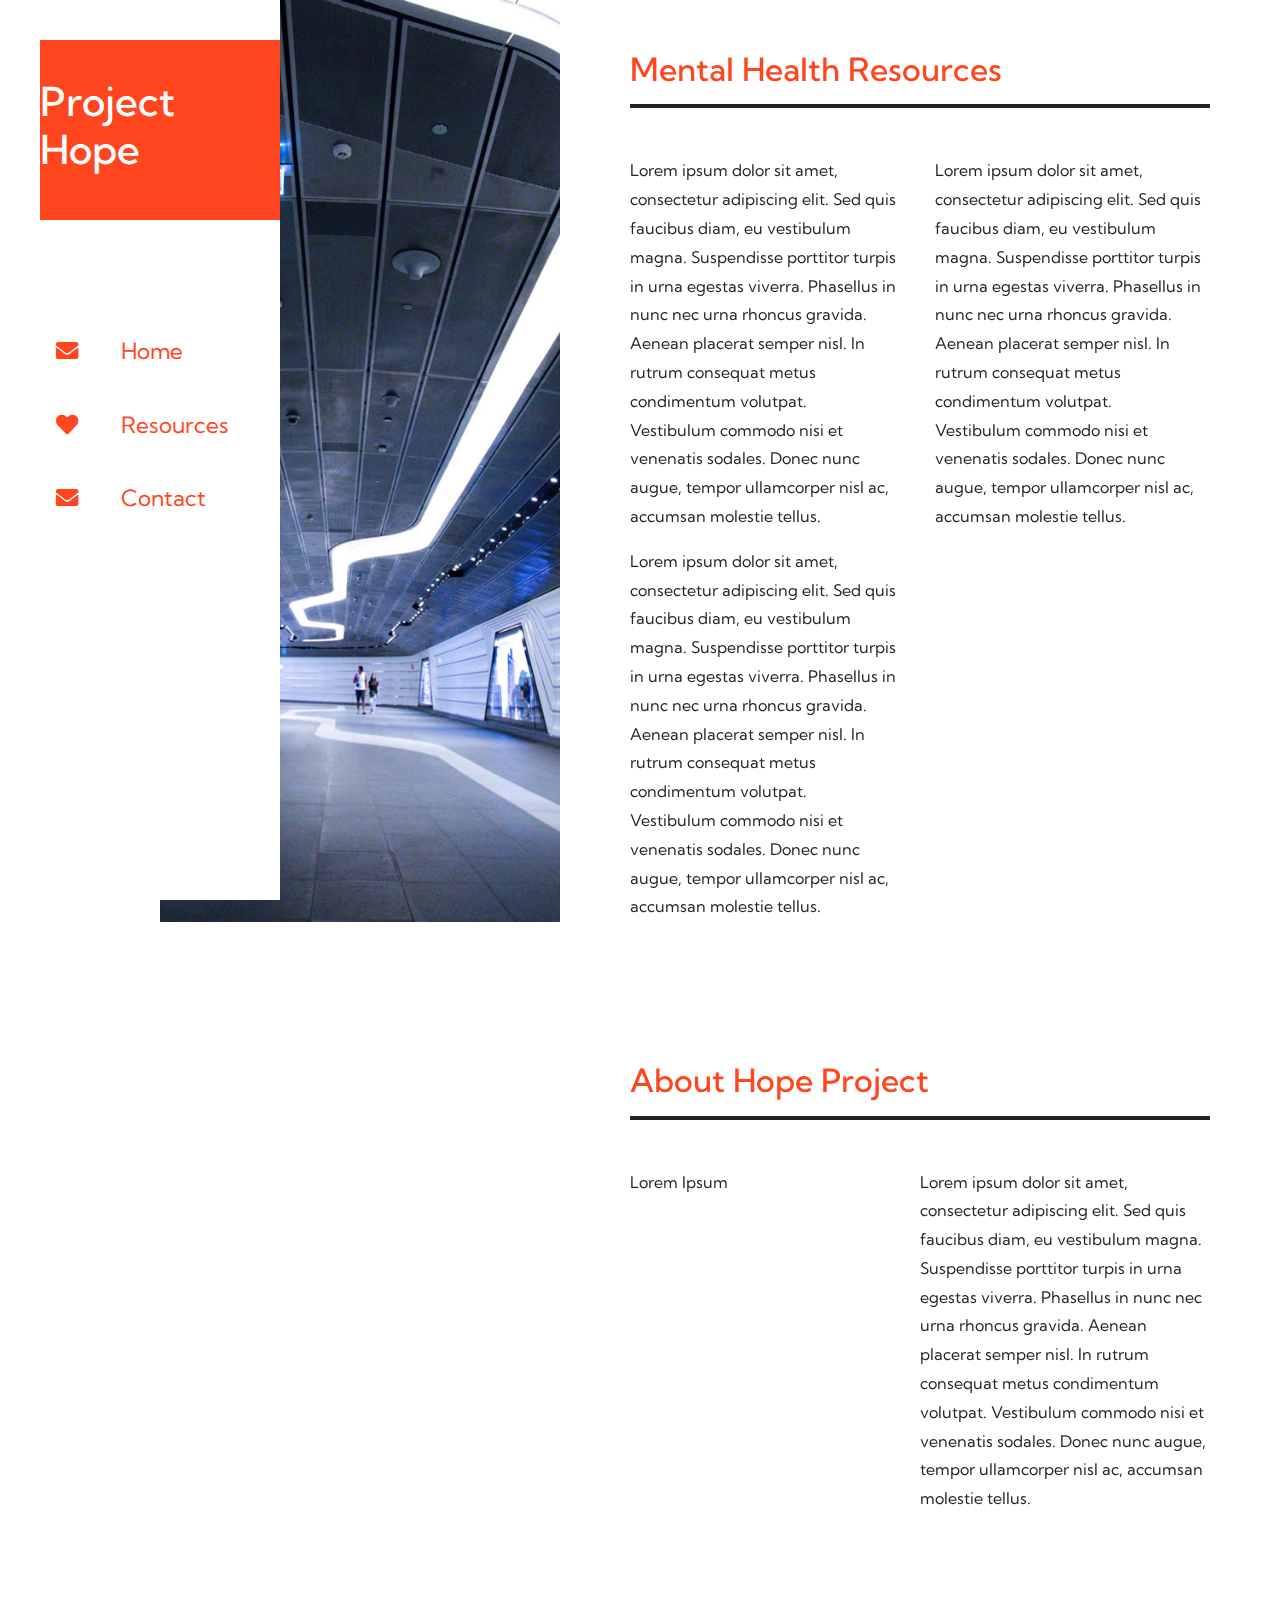
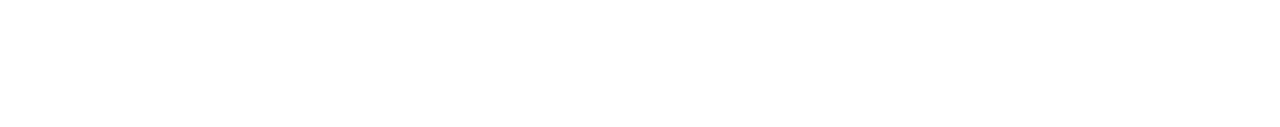
==== resources.html @ 6c22ed10 "Added Resources" ====
<!DOCTYPE html>
<html lang="en">
<head>
    <meta charset="UTF-8">
    <meta name="viewport" content="width=device-width, initial-scale=1.0">
    <title>Project Hope</title>
    <link href="https://fonts.googleapis.com/css2?family=Kumbh+Sans&display=swap" rel="stylesheet"> <!-- https://fonts.google.com/specimen/Kumbh+Sans -->
    <link rel="stylesheet" href="fontawesome/css/all.min.css">  <!-- https://fontawesome.com/-->  
    <link rel="stylesheet" href="css/magnific-popup.css">       <!-- https://dimsemenov.com/plugins/magnific-popup/ -->
    <link rel="stylesheet" href="css/bootstrap.min.css">        <!-- https://getbootstrap.com/ -->
    <link rel="stylesheet" href="slick/slick.min.css">          <!-- https://kenwheeler.github.io/slick/ -->
    <link rel="stylesheet" href="slick/slick-theme.css">
    <link rel="stylesheet" href="css/templatemo-upright.css">
<!--
    
TemplateMo 555 Upright

https://templatemo.com/tm-555-upright

-->
</head>
<body>    
    <div class="container-fluid">
        <div class="row">
            <!-- Leftside bar -->
            <div id="tm-sidebar" class="tm-sidebar"> 
                <nav class="tm-nav">
                    <button class="navbar-toggler" type="button" aria-label="Toggle navigation">
                        <i class="fas fa-bars"></i>
                    </button>
                    <div>
                        <div class="tm-brand-box">
                            <h1 class="tm-brand">Project Hope</h1>
                        </div>                
                        <ul id="tm-main-nav">
                            <li class="nav-item">
                                <a href="/index.html" class="nav-link external" target="_parent" rel="sponsored">
                                    <i class="fas fa-envelope nav-icon"></i>
                                    Home
                                </a>
                            </li>
                            <li class="nav-item">
                                <a href="/resources.html" class="nav-link external" target="_parent" rel="sponsored">
                                    <i class="fas fa-heart nav-icon"></i>
                                    Resources
                                </a>
                            </li>
                            <li class="nav-item">
                                <a href="/contact.html" class="nav-link external" target="_parent" rel="sponsored">

                                    <i class="fas fa-envelope nav-icon"></i>
                                    Contact
                                </a>
                            </li>
                        </ul>
                    </div>
                </nav>
            </div>
            
            <div class="tm-main">
                <!-- Home section -->
                <div class="tm-section-wrap">
                    <div class="tm-parallax" data-parallax="scroll" data-image-src="img/img-01.jpg"></div>                   
                    <section id="home" class="tm-section">
                        <h2 class="tm-text-primary">Mental Health Resources</h2>
                        <hr class="mb-5">
                        <div class="row">
                            <div class="col-lg-6 tm-col-home mb-4">
                                <div class="tm-text-container">                               
                                    <p>
                                        Lorem ipsum dolor sit amet, consectetur adipiscing elit. Sed quis faucibus diam, 
                                        eu vestibulum magna. Suspendisse porttitor 
                                        turpis in urna egestas viverra. Phasellus in nunc nec urna rhoncus gravida. 
                                        Aenean placerat semper nisl. In rutrum consequat metus condimentum volutpat. 
                                        Vestibulum commodo nisi et venenatis sodales. 
                                        Donec nunc augue, tempor ullamcorper nisl ac, accumsan molestie tellus.
                                    </p>
                                    <p>
                                        Lorem ipsum dolor sit amet, consectetur adipiscing elit. Sed quis faucibus diam, eu vestibulum magna.
                                        Suspendisse porttitor turpis in urna egestas viverra. Phasellus in nunc nec urna rhoncus gravida. 
                                        Aenean placerat semper nisl. In rutrum consequat metus condimentum volutpat.
                                         Vestibulum commodo nisi et venenatis sodales. 
                                         Donec nunc augue, tempor ullamcorper nisl ac, accumsan molestie tellus.
                                    </p>
                                </div>                                
                            </div>
                            <div class="col-lg-6 tm-col-home mb-4">
                                <div class="tm-text-container">                                
                                    <p>
                                        Lorem ipsum dolor sit amet, consectetur adipiscing elit. Sed quis faucibus diam, eu vestibulum magna.
                                         Suspendisse porttitor turpis in urna egestas viverra. Phasellus in nunc nec urna rhoncus gravida.
                                          Aenean placerat semper nisl. In rutrum consequat metus condimentum volutpat.
                                         Vestibulum commodo nisi et venenatis sodales. 
                                         Donec nunc augue, tempor ullamcorper nisl ac, accumsan molestie tellus.
                                    </p>                                  
                                </div>
                            </div>
                    </section>
                </div>
                <!-- About section -->
                <div class="tm-section-wrap">
                    <div class="tm-parallax" data-parallax="scroll" data-image-src="img/img-03.jpg"></div>
                    <section id="about" class="tm-section">
                        <h2 class="tm-text-primary">About Hope Project</h2>
                        <hr class="mb-5">
                        
                        <div class="row tm-row-about">
                            <div class="tm-col-about tm-col-about-l">
                                <p class="mb-4">
                            Lorem Ipsum 
                            </div>
                            <div class="tm-col-about tm-col-about-r">
                                <p>
                                    Lorem ipsum dolor sit amet, consectetur adipiscing elit. Sed quis faucibus diam, eu vestibulum magna. 
                                    Suspendisse porttitor turpis in urna egestas viverra. Phasellus in nunc nec urna rhoncus gravida. 
                                    Aenean placerat semper nisl. In rutrum consequat metus condimentum volutpat. 
                                    Vestibulum commodo nisi et venenatis sodales. Donec nunc augue, tempor ullamcorper nisl ac, accumsan molestie tellus.
                                </p>
                            </div>
                        </div>
                        <div class="mt-5">
                           
                        </div>
                    </section>
                </div>
 
            </div> <!-- .tm-main -->                      
        </div> <!-- .row -->
    </div> <!-- .container-fluid -->
    <script src="js/jquery-3.4.1.min.js"></script>          <!-- https://jquery.com/ -->
    <script src="js/jquery.singlePageNav.min.js"></script>  <!-- https://github.com/ChrisWojcik/single-page-nav -->
    <script src="js/parallax/parallax.min.js"></script>     <!-- https://pixelcog.github.io/parallax.js/ -->
    <script src="js/imagesloaded.pkgd.min.js"></script>     <!-- https://imagesloaded.desandro.com/ -->
    <script src="js/isotope.pkgd.min.js"></script>          <!-- https://isotope.metafizzy.co/ -->
    <script src="js/jquery.magnific-popup.min.js"></script> <!-- https://dimsemenov.com/plugins/magnific-popup/ -->
    <script src="slick/slick.min.js"></script>              <!-- https://kenwheeler.github.io/slick/ -->
    <script src="js/templatemo-script.js"></script>
</body>
</html>
---- css/templatemo-upright.css ----
/*
	
TemplateMo 555 Upright

https://templatemo.com/tm-555-upright


	Color Codes
	=============
	Primary blue: #006699
	Gray text: #666666
	Light gray nav button bg: #F2F2F2;

	Credit
	=========
	https://tympanus.net/Development/HoverEffectIdeas/
	
*/

html, body { overflow-x: hidden; }
body { font-family: 'Kumbh Sans', sans-serif; }
div, a, p { color: #242424; }
p, address { line-height: 1.8; }
a {	transition: all 0.3s ease; }
a:hover {
	color: #ff461e;
	text-decoration: none;
}

.container-fluid { margin-left: 0; }

.btn-primary {
	padding: 12px 50px;
    border-radius: 0;
    background: #ff461e;
    font-size: 1.2rem;
    border: 0;
}

.btn-primary:hover { background: #721400; }
.tm-text-primary { color: #ff461e; }
.tm-text-secondary { color: #ff5c39; }
hr { border-top: 4px solid #242424; }

.tm-hr-short {
	border-top: 1px solid #ff461e;
	width: 238px;
	margin-left: auto;
	margin-right: auto;
}

/* Layout */

.tm-main { width: 100%; }

.tm-row-home { 
	padding-left: 15px;
	padding-right: 15px;
}

.tm-mt-100 { margin-top: 100px; }

.tm-sidebar {
	background-color: #fff;
	position: fixed;
	top: 0;
	bottom: 0;
	left: 0;
	z-index: 1000;
	padding-left: 40px;
	padding-top: 40px;
	width: 280px;
}

.tm-section-wrap {
	width: calc(100% - 750px);
	margin-left: 750px;
	margin-right: 0;
	position: relative;
}

.tm-section { padding: 50px 70px 50px 0; }

#gallery,
#about,
#contact {
	padding-bottom: 150px;
}

.tm-parallax {
	width: 400px;	
	min-height: 100%;
	height: auto;
	background: transparent;
	position: absolute;
    width: 400px;
    left: -470px;
    top: 0;
}

/* Hide scrollbar */
.tm-sidebar {
	overflow-y: scroll;
	scrollbar-width: none; /* Firefox */
	-ms-overflow-style: none; /* IE 10+ */
}
.tm-sidebar::-webkit-scrollbar {
	/* WebKit */
	width: 0;
	height: 0;
}

.tm-sidebar-sticky {
	display: flex;
	flex-direction: column;
	align-items: center;
	justify-content: center;
}

.tm-nav {
	display: flex;
    flex-direction: column;
    justify-content: space-between;
    height: 100%;
}

.navbar-toggler { display: none; }

.tm-brand-box {
	width: 240px;
    height: 180px;
    background: #ff461e;
    color: white;
    display: flex;
    align-items: center;
	justify-content: center;
	margin-bottom: 100px;
}

#tm-main-nav {
	padding: 0;
	margin: 0;
}

.nav-item {
	list-style: none;
	margin-top: 10px;
	margin-bottom: 10px;
}

.nav-link {
	position: relative;
	color: #ff461e;
	font-size: 1.4rem;
	padding-top: 15px;
	padding-bottom: 15px;
}

.triangle-right {
	position: absolute;
	top: 9px;
	left: -40px;
	width: 0;
	height: 0;
	border-top: 21px solid transparent;
	border-left: 20px solid #ff461e;
	border-bottom: 21px solid transparent;
	opacity: 0;
	transition: all 0.3s ease;
}

.nav-item:hover .nav-link,
.nav-link.current {
	background-color: #F2F2F2;
	color: #ff461e;
	padding-left: 30px;
}

.nav-item:hover > .nav-link > .triangle-right,
.nav-link.current > .triangle-right {
	opacity: 1;
}

.nav-icon {
	width: 40px;
	margin-right: 20px;
}

/* Home section */
#home { min-height: 100vh; }
.tm-col-home-l { width: calc(100% - 300px); }

.tm-img-home-container {
	width: 250px;
	height: 500px;
	background: url(../img/img-home-01.jpg) no-repeat center;
	background-size: cover;
	margin-right: 0;
	margin-left: auto;
}

@media (max-width: 1600px) {
	.tm-col-home-l { width: calc(100% - 250px); }

	.tm-img-home-container {
		width: 200px;
		height: 400px;
	}
}

.tm-icon-container {
	border: 1px solid #CCC;
    width: 122px;
    height: 122px;
    display: flex;
    align-items: center;
    justify-content: center;
}

.tm-text-container { max-width: 97%; }

.tm-post-icon {
	width: 100px;
	height: 100px;
	margin-right: 20px;
}

.tm-post-link:hover {
	color: #480000;
}

/* Gallery section */
.tm-gallery {
	position: relative;
	margin: 0 -10px;
	list-style: none;
	text-align: center;
	overflow: hidden;
}

.tm-gallery-links {
	padding-left: 0;
    display: flex;
	flex-wrap: wrap;
	margin-left: -15px;
	margin-bottom: 0;
}

.tm-gallery-links li {
	list-style: none;
	margin-bottom: 30px;
	margin-right: 55px;
}

.tm-gallery-link {
	padding: 15px;
	color: #ff461e;	
}

.tm-gallery-link.active { color: #666666; }
.tm-gallery-link-icon { width: 25px; }

.tm-paging {
	margin-top: 35px;
	overflow: auto;
    display: flex;
    justify-content: flex-end;
}

.tm-paging-link {
    display: flex;
    float: left;
    width: 40px;
    height: 40px;
    align-items: center;
    justify-content: center;
    background: white;
    color: #999;
    margin-right: 15px;
    margin-bottom: 15px;
}

a.tm-paging-link.active,
a.tm-paging-link:hover {
    background: #ff461e;
    color: white;
}

@media (max-width: 1972px) { .tm-paging { max-width: 870px; } }
@media (max-width: 1660px) { .tm-paging { max-width: 580px; } }
@media (max-width: 1258px) { .tm-paging { max-width: 290px; } }
@media (max-width: 991px) { .tm-paging { max-width: 580px; } }
@media (max-width: 898px) { .tm-paging { max-width: 290px; } }
@media (max-width: 700px) { .tm-paging { max-width: 580px; } }

@media (max-width: 618px) {
	.tm-paging {
		max-width: 290px;
		flex-wrap: wrap;
	}

	.tm-paging-link { margin-right: 5px; }
}

.tm-gallery figure {
	position: relative;
	z-index: 50;
	float: left;
	overflow: hidden;
	margin: 1%;
	min-width: 270px;
	max-width: 270px;
	max-height: 180px;
	width: 48%;
	background: #ff461e;
	text-align: center;
	cursor: pointer;
}

.tm-gallery figure img {
	position: relative;
	display: block;
	min-height: 100%;
	max-width: 100%;
	opacity: 0.8;
}

.tm-gallery figure figcaption {
	padding: 1em;
	color: #fff;
	text-transform: uppercase;
	font-size: 1em;
	-webkit-backface-visibility: hidden;
	backface-visibility: hidden;
}

.tm-gallery figure figcaption::before,
.tm-gallery figure figcaption::after {
	pointer-events: none;
}

.tm-gallery figure figcaption,
.tm-gallery figure figcaption > a {
	position: absolute;
	top: 0;
	left: 0;
	width: 100%;
	height: 100%;
}

/* Anchor will cover the whole item by default */
/* For some effects it will show as a button */
.tm-gallery figure figcaption > a {
	z-index: 1000;
	text-indent: 200%;
	white-space: nowrap;
	font-size: 0;
	opacity: 0;
}

.tm-gallery figure h2 {
	word-spacing: -0.15em;
	font-weight: 300;
}

.tm-gallery figure h2 span { font-weight: 800; }

.tm-gallery figure h2,
.tm-gallery figure p {
	margin: 0;
}

.tm-gallery figure p {
	letter-spacing: 1px;
	font-size: 68.5%;
}

/*---------------*/
/***** Honey *****/
/*---------------*/

figure.effect-honey { background: #4a3753; }

figure.effect-honey img {
	opacity: 0.9;
	-webkit-transition: opacity 0.35s;
	transition: opacity 0.35s;
}

figure.effect-honey:hover img { opacity: 0.5; }

figure.effect-honey figcaption::before {
	position: absolute;
	bottom: 0;
	left: 0;
	width: 100%;
	height: 10px;
	background: #ff461e;
	content: '';
	-webkit-transform: translate3d(0,10px,0);
	transform: translate3d(0,10px,0);
}

figure.effect-honey h2 {
	position: absolute;
	bottom: 0;
    left: 0;
    font-size: 1.6rem;
	padding: 1em;
	width: 100%;
	text-align: left;
	-webkit-transform: translate3d(0,-30px,0);
	transform: translate3d(0,-30px,0);
}

figure.effect-honey h2 i {
	font-style: normal;
	opacity: 0;
	-webkit-transition: opacity 0.35s, -webkit-transform 0.35s;
	transition: opacity 0.35s, transform 0.35s;
	-webkit-transform: translate3d(0,-30px,0);
	transform: translate3d(0,-30px,0);
}

figure.effect-honey ul li a {
	opacity: 0;
	-webkit-transition: opacity 0.35s, -webkit-transform 0.35s;
	transition: opacity 0.35s, transform 0.35s;
	-webkit-transform: translate3d(0,-30px,0);
	transform: translate3d(0,-30px,0);
}

figure.effect-honey figcaption::before,
figure.effect-honey h2 {
	-webkit-transition: -webkit-transform 0.35s;
	transition: transform 0.35s;
}

figure.effect-honey:hover figcaption::before,
figure.effect-honey:hover h2,
figure.effect-honey:hover h2 i,
figure.effect-honey:hover ul li a {
	opacity: 1;
	-webkit-transform: translate3d(0,0,0);
	transform: translate3d(0,0,0);
}

/* About */

.tm-row-about {
	padding-left: 15px;
	padding-right: 15px;
}

.tm-col-about-l { width: calc(100% - 500px); }

.tm-col-about-r {
	width: 400px;
	margin-right: 0;
	margin-left: auto;
}

@media (max-width: 1660px) {
	.tm-col-about { width: 50%; }
	.tm-col-about-l { padding-right: 30px; }
}

@media (max-width: 1200px) {
	.tm-col-about { width: 100%; }
	.tm-col-about-l { padding-right: 0; }
}

.tm-social {
	padding-left: 0;
	margin-bottom: 0;
	display: flex;
	flex-wrap: wrap;
}

.tm-social li { list-style: none; }

.tm-social li a {
	font-size: 1.4rem;
	padding: 10px;
	color: white;
}

.fab { transition: all 0.3s ease; }
.tm-social-link:hover .fa-instagram { color: #8134AF; }
.tm-social-link:hover .fa-facebook { color: #3b5998; }
.tm-social-link:hover .fa-twitter { color:  #00acee; }
.tm-social-link:hover .fa-youtube { color: #c4302b; }

.slick-dots {
	position: static;
    margin-top: 50px;
}

.slick-dots li {
	width: 24px;
	margin-bottom: 10px;
}

.slick-dots li button { width: 24px; }

.slick-dots li button:before {
    font-family: "Font Awesome 5 Free";
    font-size: 24px;
    font-weight: 900;
    content: "\f04d";
    color: #eee;
    opacity: 1;
	width: 24px;
	height: 24px;
    transition: all 0.3s ease;
}

.slick-dots li button:hover:before, 
.slick-dots li button:focus:before,
.slick-dots li.slick-active button:before {
    color: #ff461e;
}

.tm-carousel {
	width: 100%;
	max-width: 1800px;
	margin-left: -15px;
	margin-right: -15px;
}

.tm-carousel-item {
	padding-left: 15px;
	padding-right: 15px;
	max-width: 300px;
}

.tm-carousel figure {
	position: relative;
	float: left;
	overflow: hidden;	
	background: #ff461e;
	text-align: center;
	cursor: pointer;
	max-width: 270px;
}

.tm-carousel figure img {
	position: relative;
	display: block;
	min-height: 100%;
	max-width: 100%;
	opacity: 0.8;
}

.tm-carousel figure figcaption {
	display: flex;
	align-items: center;
	justify-content: center;
	color: #fff;
	text-transform: uppercase;
	font-size: 1.25em;
	-webkit-backface-visibility: hidden;
	backface-visibility: hidden;
}
  
.tm-carousel figure figcaption::before,
.tm-carousel figure figcaption::after {
	pointer-events: none;
}
  
.tm-carousel figure figcaption,
.tm-carousel figure figcaption > a {
	position: absolute;
	top: 0;
	left: 0;
	box-sizing: border-box;
	width: 100%;
	height: 100%;
}
  
/* Anchor will cover the whole item by default */
/* For some effects it will show as a button */
.tm-carousel figure figcaption > a {
	z-index: 1000;
	text-indent: 200%;
	white-space: nowrap;
	font-size: 0;
	opacity: 0;
}

.tm-about-title { font-size: 24px; }
.tm-about-subtitle { font-size: 20px; }

/* Contact */

.tm-contact-col-l { padding-right: 25px; }

.form-control {
	padding: 15px 20px 10px;
	width: 100%;
	height: auto;
}

.form-group { margin-bottom: 25px; }
select.form-control { border-radius: 0; }
select.form-control option { height: 30px; }

select:not([multiple]) {
    -webkit-appearance: none;
    -moz-appearance: none;
    background-position: right 15px center;
    background-repeat: no-repeat;
    background-image: url(../img/select-arrow.png);
    padding: 14px 20px;
    padding-right: 20px;
    color: #666;
}

.mapouter{
    position:relative;
    height:360px;
    width:100%;
}

.gmap_canvas {
    overflow:hidden;
    background:none!important;
    height:360px;
    width:100%;
}

.tm-contact-links {
	padding-left: 0;
	margin: 0;
}

.tm-contact-links li { list-style: none; }

.tm-contact-social {
	padding: 0;
	margin: 0;
	display: flex;
}

.tm-contact-social li {
	list-style: none;
	margin-right: 5px;
}

.tm-contact-social li a {
	width: 40px;
	height: 40px;
	display: block;
}

.tm-copyright { padding: 50px 70px 20px 0; }

@media (max-width: 1400px) {
	.tm-section-wrap {
		width: calc(100% - 630px);
		margin-left: 630px;
	}
}

@media (max-width: 1200px) {
	.tm-col-home {
		flex: 0 0 100%;
		max-width: 100%;
		padding-right: 15px;
	}

	.tm-img-home-container {
		width: 100%;
		height: 0;
		padding-top: 133.28%;
		background-image: url('../img/img-home-01-big.jpg');
		background-size: contain;		
	}
}

/* Hide the leftside bar */
@media (max-width: 991px) {
	.tm-sidebar {
		left: -280px;
		transition: all 0.3s ease;
	}

	.navbar-toggler {
		display: block;
		position: fixed;
		left: 0;
		top: 0;
		background-color: rgb(0 102 153 / 0.80);
		color: white;
		padding: 10px 15px;
		transition: all 0.3s ease;
		border-radius: 0;
		border-top-right-radius: 5px;
		border-bottom-right-radius: 5px;
		top: 40px;
		z-index: 10000;
	}

	.navbar-toggler:focus { outline: none; }
	.tm-sidebar.show { left: 0; }
	.tm-sidebar.show .navbar-toggler { left: 280px; }

	.tm-parallax {
		width: 280px;
    	left: -280px;
	}

	.tm-section-wrap {
		width: calc(100% - 280px);
		margin-left: 280px;		
	}

	.tm-section {
		padding-left: 30px;
		padding-right: 30px;
	}

	.tm-text-container { max-width: 100%; }	
}

@media (max-width: 700px) {
	.tm-parallax {
		position: static;
		height: 360px;
		width: 100%;
	}

	.tm-section-wrap {
		width: 100%;
		margin-left: 0;
	}
}
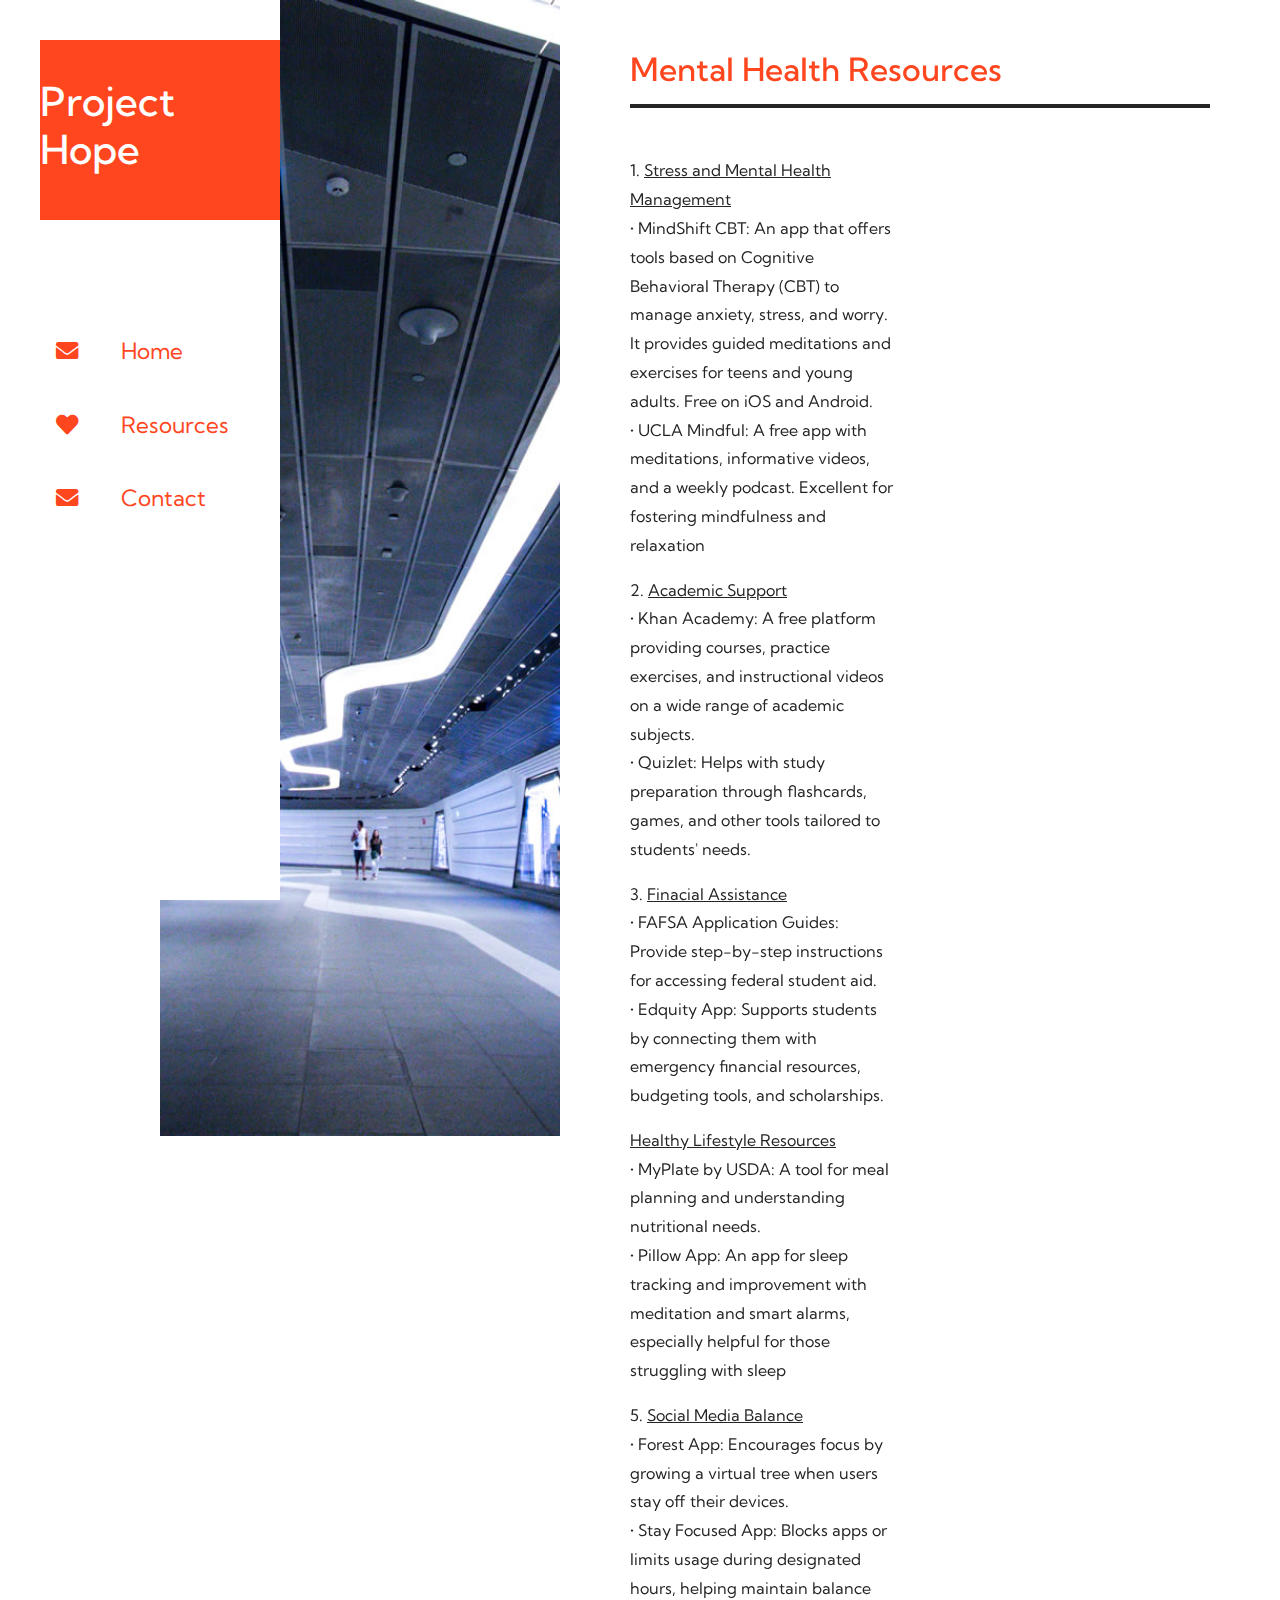
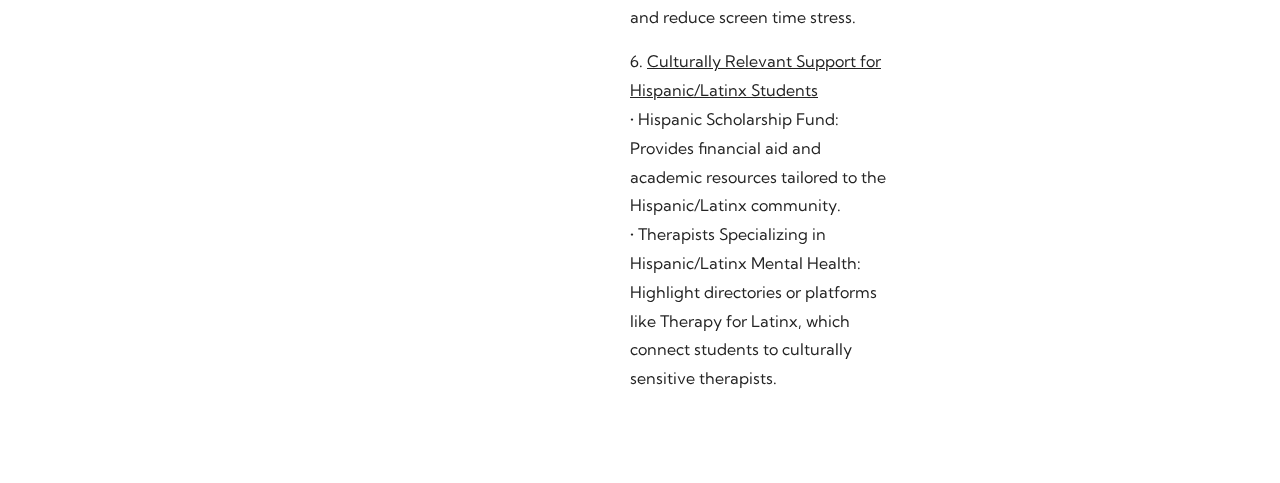
==== commit 58bb50c2: "Adding Resources" ====
--- a/resources.html
+++ b/resources.html
@@ -68,62 +68,49 @@
                             <div class="col-lg-6 tm-col-home mb-4">
                                 <div class="tm-text-container">                               
                                     <p>
-                                        Lorem ipsum dolor sit amet, consectetur adipiscing elit. Sed quis faucibus diam, 
-                                        eu vestibulum magna. Suspendisse porttitor 
-                                        turpis in urna egestas viverra. Phasellus in nunc nec urna rhoncus gravida. 
-                                        Aenean placerat semper nisl. In rutrum consequat metus condimentum volutpat. 
-                                        Vestibulum commodo nisi et venenatis sodales. 
-                                        Donec nunc augue, tempor ullamcorper nisl ac, accumsan molestie tellus.
+                                        1.	<u>Stress and Mental Health Management</u><br>
+                                        •	MindShift CBT: An app that offers tools based on Cognitive Behavioral Therapy (CBT) to manage anxiety, stress, and worry. It provides guided meditations and exercises for teens and young adults. Free on iOS and Android.<br>
+                                        •	UCLA Mindful: A free app with meditations, informative videos, and a weekly podcast. Excellent for fostering mindfulness and relaxation<br>
+
                                     </p>
                                     <p>
-                                        Lorem ipsum dolor sit amet, consectetur adipiscing elit. Sed quis faucibus diam, eu vestibulum magna.
-                                        Suspendisse porttitor turpis in urna egestas viverra. Phasellus in nunc nec urna rhoncus gravida. 
-                                        Aenean placerat semper nisl. In rutrum consequat metus condimentum volutpat.
-                                         Vestibulum commodo nisi et venenatis sodales. 
-                                         Donec nunc augue, tempor ullamcorper nisl ac, accumsan molestie tellus.
+                                        2.	<u>Academic Support</u><br>
+                                        •	Khan Academy: A free platform providing courses, practice exercises, and instructional videos on a wide range of academic subjects.<br>
+                                        •	Quizlet: Helps with study preparation through flashcards, games, and other tools tailored to students' needs.<br>
+
+                                    </p>
+                                    <p>
+                                        3.	<u>Finacial Assistance</u><br>
+                                        •	FAFSA Application Guides: Provide step-by-step instructions for accessing federal student aid.<br>
+                                        •	Edquity App: Supports students by connecting them with emergency financial resources, budgeting tools, and scholarships.<br>
+                                        
+
+                                    </p>
+                                    <p> <u>Healthy Lifestyle Resources</u><br>
+                                        •	MyPlate by USDA: A tool for meal planning and understanding nutritional needs.<br>
+                                        •	Pillow App: An app for sleep tracking and improvement with meditation and smart alarms, especially helpful for those struggling with sleep<br>
+
+
+                                    </p>
+                                    <p>
+                                        5.	<u>Social Media Balance</u><br>
+                                        •	Forest App: Encourages focus by growing a virtual tree when users stay off their devices.<br>
+                                        •	Stay Focused App: Blocks apps or limits usage during designated hours, helping maintain balance and reduce screen time stress.<br>
+
+
+                                    </p>
+                                    <p>
+                                        6.	<u>Culturally Relevant Support for Hispanic/Latinx Students</u><br>
+                                        •	Hispanic Scholarship Fund: Provides financial aid and academic resources tailored to the Hispanic/Latinx community.<br>
+                                        •	Therapists Specializing in Hispanic/Latinx Mental Health: Highlight directories or platforms like Therapy for Latinx, which connect students to culturally sensitive therapists.<br>
+
+
                                     </p>
                                 </div>                                
-                            </div>
-                            <div class="col-lg-6 tm-col-home mb-4">
-                                <div class="tm-text-container">                                
-                                    <p>
-                                        Lorem ipsum dolor sit amet, consectetur adipiscing elit. Sed quis faucibus diam, eu vestibulum magna.
-                                         Suspendisse porttitor turpis in urna egestas viverra. Phasellus in nunc nec urna rhoncus gravida.
-                                          Aenean placerat semper nisl. In rutrum consequat metus condimentum volutpat.
-                                         Vestibulum commodo nisi et venenatis sodales. 
-                                         Donec nunc augue, tempor ullamcorper nisl ac, accumsan molestie tellus.
-                                    </p>                                  
-                                </div>
                             </div>
                     </section>
                 </div>
                 <!-- About section -->
-                <div class="tm-section-wrap">
-                    <div class="tm-parallax" data-parallax="scroll" data-image-src="img/img-03.jpg"></div>
-                    <section id="about" class="tm-section">
-                        <h2 class="tm-text-primary">About Hope Project</h2>
-                        <hr class="mb-5">
-                        
-                        <div class="row tm-row-about">
-                            <div class="tm-col-about tm-col-about-l">
-                                <p class="mb-4">
-                            Lorem Ipsum 
-                            </div>
-                            <div class="tm-col-about tm-col-about-r">
-                                <p>
-                                    Lorem ipsum dolor sit amet, consectetur adipiscing elit. Sed quis faucibus diam, eu vestibulum magna. 
-                                    Suspendisse porttitor turpis in urna egestas viverra. Phasellus in nunc nec urna rhoncus gravida. 
-                                    Aenean placerat semper nisl. In rutrum consequat metus condimentum volutpat. 
-                                    Vestibulum commodo nisi et venenatis sodales. Donec nunc augue, tempor ullamcorper nisl ac, accumsan molestie tellus.
-                                </p>
-                            </div>
-                        </div>
-                        <div class="mt-5">
-                           
-                        </div>
-                    </section>
-                </div>
- 
             </div> <!-- .tm-main -->                      
         </div> <!-- .row -->
     </div> <!-- .container-fluid -->
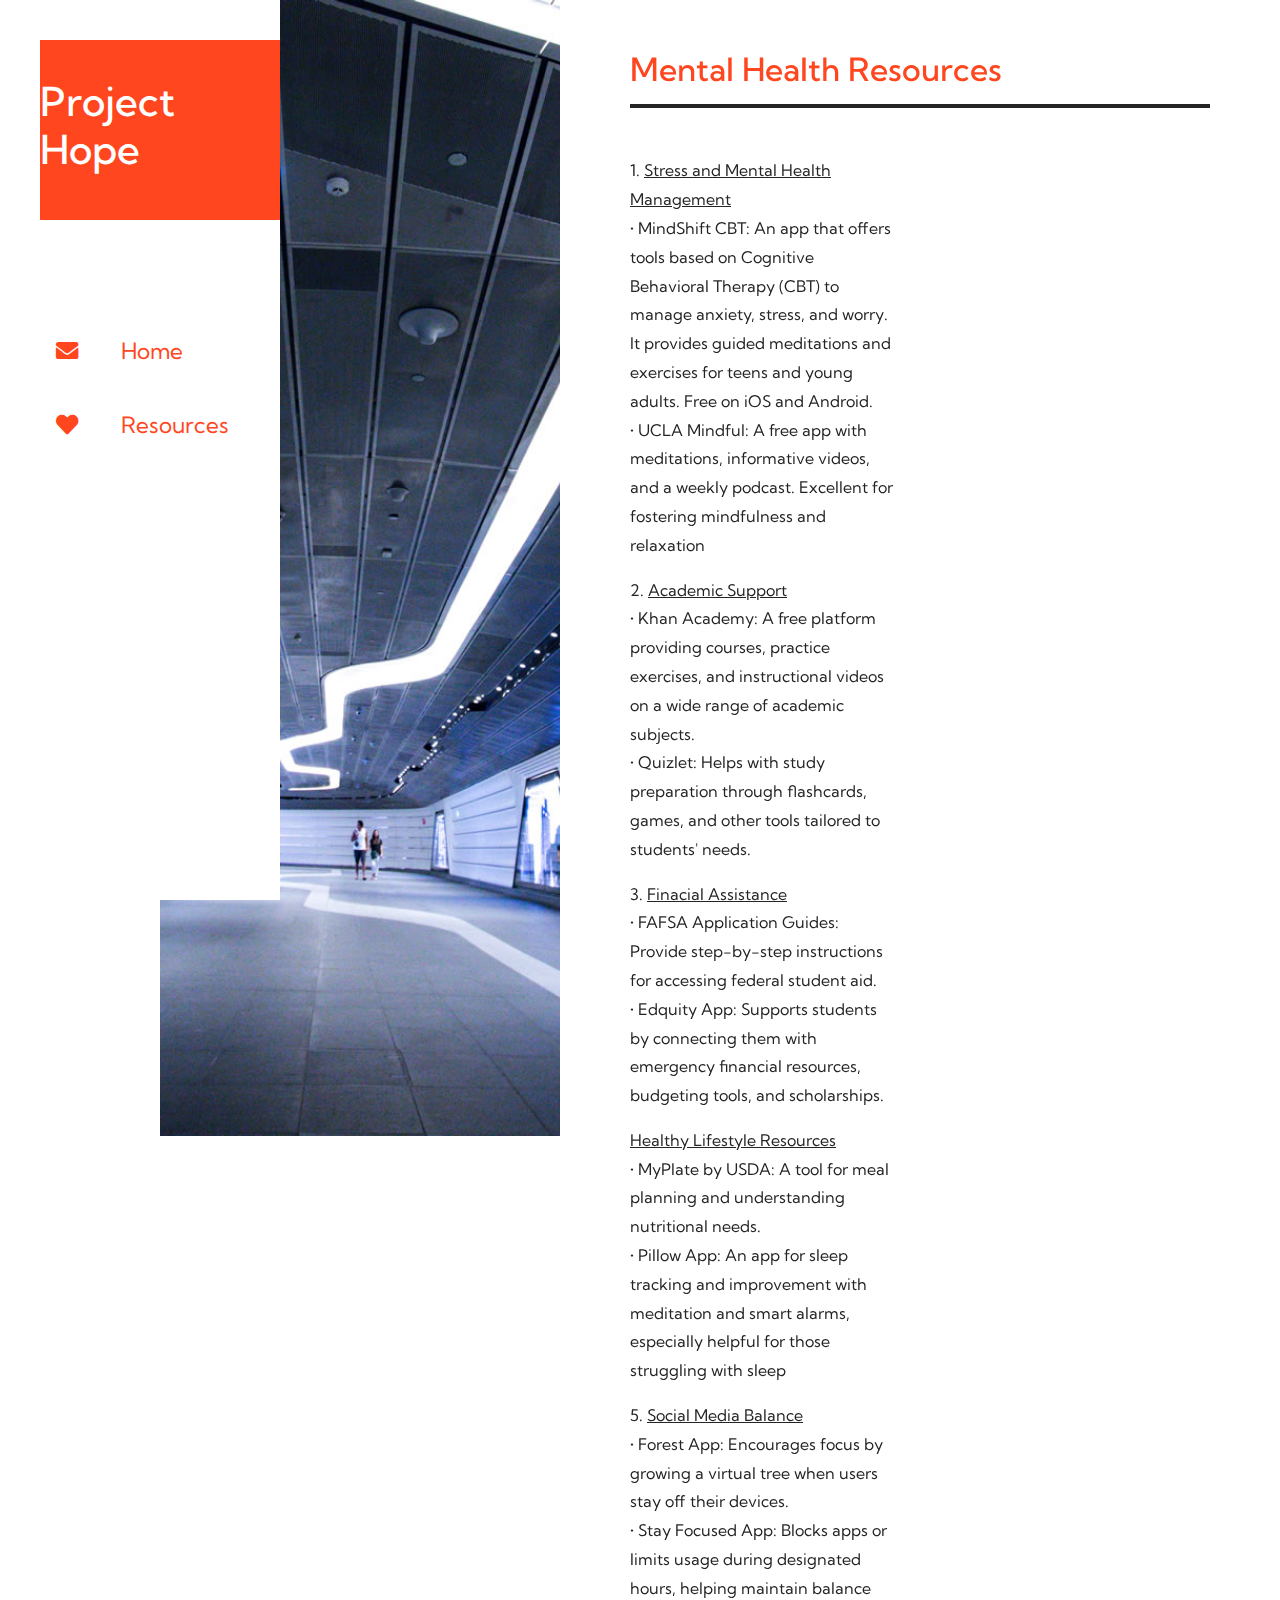
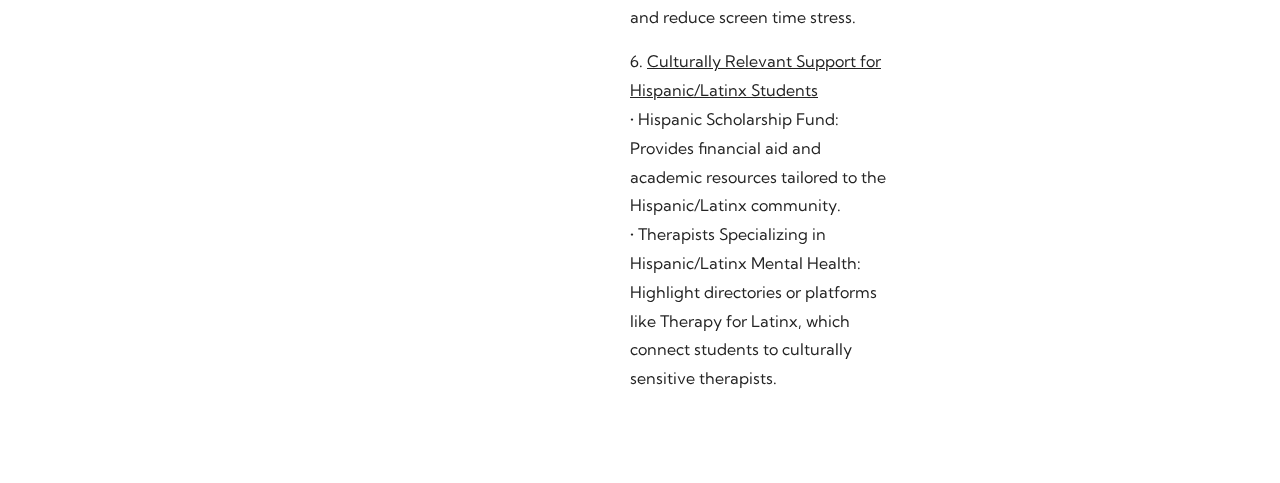
==== commit c63a5b5b: "updated resourses" ====
--- a/resources.html
+++ b/resources.html
@@ -11,13 +11,7 @@
     <link rel="stylesheet" href="slick/slick.min.css">          <!-- https://kenwheeler.github.io/slick/ -->
     <link rel="stylesheet" href="slick/slick-theme.css">
     <link rel="stylesheet" href="css/templatemo-upright.css">
-<!--
-    
-TemplateMo 555 Upright
 
-https://templatemo.com/tm-555-upright
-
--->
 </head>
 <body>    
     <div class="container-fluid">
@@ -43,13 +37,6 @@
                                 <a href="/resources.html" class="nav-link external" target="_parent" rel="sponsored">
                                     <i class="fas fa-heart nav-icon"></i>
                                     Resources
-                                </a>
-                            </li>
-                            <li class="nav-item">
-                                <a href="/contact.html" class="nav-link external" target="_parent" rel="sponsored">
-
-                                    <i class="fas fa-envelope nav-icon"></i>
-                                    Contact
                                 </a>
                             </li>
                         </ul>
